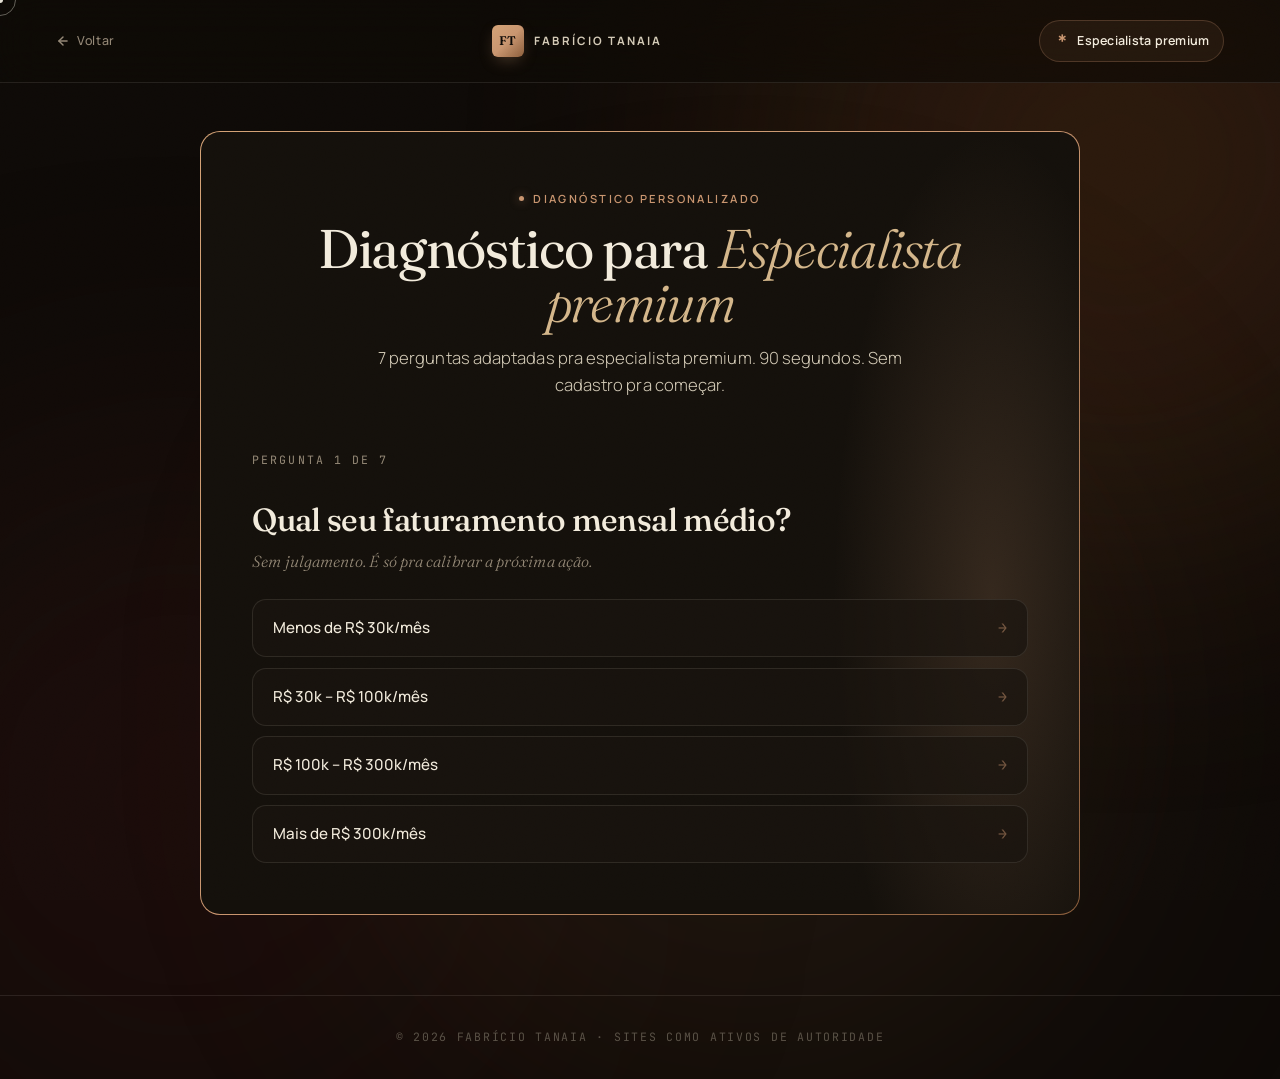
==== audit/index.html @ 9d08fcfa "feat(funnel): seletor de area na home + pagina /audit dedicada com quiz personalizado por nicho + em" ====
<!doctype html>
<html lang="pt-BR">
<head>
  <meta charset="UTF-8" />
  <meta name="viewport" content="width=device-width, initial-scale=1.0, viewport-fit=cover" />
  <title>Diagnóstico de Autoridade Visual · Fabrício Tanaia</title>
  <meta name="description" content="Diagnóstico personalizado de posicionamento premium em 90 segundos. Específico para sua área." />
  <meta name="theme-color" content="#0E0A07" />
  <meta name="robots" content="noindex" />

  <link rel="icon" type="image/png" sizes="32x32" href="../assets/favicon-32.png?v=3" />
  <link rel="apple-touch-icon" sizes="180x180" href="../assets/apple-touch-icon.png?v=3" />

  <link rel="preconnect" href="https://fonts.googleapis.com" />
  <link rel="preconnect" href="https://fonts.gstatic.com" crossorigin />
  <link href="https://fonts.googleapis.com/css2?family=Manrope:wght@300;400;500;600;700;800&family=Fraunces:ital,wght@0,300;0,400;0,500;0,600;0,700;1,300;1,400;1,500;1,600&family=JetBrains+Mono:wght@400;500&display=swap" rel="stylesheet" />

  <link rel="stylesheet" href="../styles.css" />
</head>
<body class="audit-page">
  <div class="grain" aria-hidden="true"></div>
  <div class="ambient ambient-a" aria-hidden="true"></div>
  <div class="ambient ambient-b" aria-hidden="true"></div>
  <div class="ambient ambient-c" aria-hidden="true"></div>

  <div class="cursor" id="cursor" aria-hidden="true">
    <span class="cursor__dot"></span>
    <span class="cursor__ring"></span>
  </div>

  <!-- TOP BAR mínimo -->
  <header class="audit-top">
    <a href="../" class="audit-back" data-cursor="grow">
      <svg width="14" height="14" viewBox="0 0 24 24" fill="none" stroke="currentColor" stroke-width="2.5" stroke-linecap="round" stroke-linejoin="round">
        <path d="M19 12H5"/><path d="m12 19-7-7 7-7"/>
      </svg>
      Voltar
    </a>
    <a href="../" class="brand audit-brand">
      <span class="brand__mark">FT</span>
      <span class="brand__name">FABRÍCIO TANAIA</span>
    </a>
    <span class="audit-area-tag" id="auditAreaTag">—</span>
  </header>

  <main class="audit-main">
    <section class="audit-section">
      <div class="quiz-wrap">
        <header class="quiz-head">
          <span class="kicker"><span class="kicker__dot"></span> Diagnóstico personalizado</span>
          <h1 class="display display--md" id="auditTitle">
            Diagnóstico de <em>Autoridade Visual</em>
          </h1>
          <p class="lead lead--center" id="auditSub">
            7 perguntas. Personalizado pra sua área. Sem cadastro pra começar.
          </p>
        </header>

        <div class="quiz" id="quiz">
          <div class="quiz__progress">
            <div class="quiz__progress-bar" id="quizProgressBar"></div>
            <span class="quiz__progress-label" id="quizProgressLabel">Pergunta 1 de 7</span>
          </div>

          <div class="quiz__steps" id="quizSteps"></div>

          <div class="quiz__result" id="quizResult" hidden>
            <div class="quiz__score">
              <span class="quiz__score-label">Seu Diagnóstico de Autoridade Visual</span>
              <div class="quiz__score-num" id="quizScoreNum">—</div>
              <div class="quiz__score-bar">
                <div class="quiz__score-fill" id="quizScoreFill"></div>
              </div>
              <span class="quiz__score-tier" id="quizScoreTier">—</span>
            </div>

            <div class="quiz__diagnosis" id="quizDiagnosis"></div>
            <div class="quiz__actions" id="quizActions"></div>

            <!-- Email capture -->
            <div class="quiz__email-capture" id="quizEmailCapture">
              <h4>Quer receber esse diagnóstico por e-mail?</h4>
              <p>Mando uma versão expandida com 5 ações extras + checklist visual. Sem newsletter automática.</p>
              <form class="quiz__email-form" id="quizEmailForm" novalidate>
                <input type="text" id="leadName" placeholder="Seu nome" autocomplete="name" required />
                <input type="email" id="leadEmail" placeholder="seu@email.com" autocomplete="email" required />
                <button type="submit" class="btn btn--primary">
                  Quero receber
                  <svg width="13" height="13" viewBox="0 0 24 24" fill="none" stroke="currentColor" stroke-width="2.5" stroke-linecap="round" stroke-linejoin="round">
                    <path d="M5 12h14"/><path d="m13 5 7 7-7 7"/>
                  </svg>
                </button>
              </form>
              <p class="quiz__email-status" id="quizEmailStatus" hidden></p>
            </div>

            <div class="quiz__cta">
              <p class="quiz__cta-text" id="quizCtaText">—</p>
              <a class="btn btn--primary btn--lg" id="quizCtaBtn" target="_blank" rel="noopener noreferrer">
                Conversar comigo no WhatsApp
                <svg width="14" height="14" viewBox="0 0 24 24" fill="none" stroke="currentColor" stroke-width="2.5" stroke-linecap="round" stroke-linejoin="round">
                  <path d="M5 12h14"/><path d="m13 5 7 7-7 7"/>
                </svg>
              </a>
              <button class="quiz__restart" id="quizRestart">↻ Refazer diagnóstico</button>
            </div>
          </div>
        </div>
      </div>
    </section>
  </main>

  <footer class="audit-footer">
    <p>© <span id="year">2026</span> Fabrício Tanaia · Sites como ativos de autoridade</p>
  </footer>

  <script src="./app.js"></script>
</body>
</html>
---- styles.css ----
/* =========================================================
   FABRÍCIO TANAIA · Site Premium
   Stack: HTML/CSS/JS vanilla, zero build
   Paleta: Dark Warm Editorial (preto-marrom + ivory + bronze)
   ========================================================= */

/* -------- Tokens -------- */
:root {
  /* Base */
  --bg:        #0E0A07;          /* preto com nuance marrom */
  --bg-soft:   #14100B;
  --bg-elev:   #1A140F;
  --bg-card:   rgba(26, 20, 15, 0.72);

  /* Text */
  --text:      #F2EBDC;          /* ivory */
  --text-soft: #D4CBB7;
  --text-muted:#948876;
  --text-faint:#5A5247;

  /* Lines */
  --line:      rgba(242, 235, 220, 0.10);
  --line-strong:rgba(242, 235, 220, 0.20);

  /* Accents */
  --bronze:        #C9956F;      /* champagne bronze */
  --bronze-deep:   #8B5E3C;
  --burgundy:      #6B2D2D;
  --copper:        #B86F3D;
  --gold-soft:     #D4B68A;

  /* Aurora gradient */
  --grad-aurora: radial-gradient(60% 50% at 30% 20%, rgba(201, 149, 111, 0.18), transparent 60%),
                 radial-gradient(60% 50% at 70% 70%, rgba(107, 45, 45, 0.15), transparent 65%);

  --grad-bronze: linear-gradient(135deg, #D4A276 0%, #C9956F 50%, #8B5E3C 100%);
  --grad-warm:   linear-gradient(135deg, #B86F3D, #6B2D2D);

  /* Type */
  --ff-display: "Fraunces", "Playfair Display", Georgia, serif;
  --ff-body:    "Manrope", -apple-system, BlinkMacSystemFont, "Segoe UI", system-ui, sans-serif;
  --ff-mono:    "JetBrains Mono", ui-monospace, monospace;

  /* Motion */
  --ease:       cubic-bezier(0.19, 1, 0.22, 1);
  --ease-in-out:cubic-bezier(0.65, 0, 0.35, 1);

  /* Layout */
  --maxw:    1240px;
  --pad-x:   clamp(1.25rem, 5vw, 3.5rem);

  --radius:  14px;
  --radius-lg: 20px;
}

/* -------- Reset -------- */
*, *::before, *::after { box-sizing: border-box; margin: 0; padding: 0; }
html { scroll-behavior: smooth; -webkit-font-smoothing: antialiased; -moz-osx-font-smoothing: grayscale; text-rendering: optimizeLegibility; }
body {
  font-family: var(--ff-body);
  font-weight: 400;
  font-size: 16px;
  line-height: 1.6;
  letter-spacing: 0.005em;
  color: var(--text);
  background: var(--bg);
  overflow-x: hidden;
  position: relative;
}
img, video { max-width: 100%; display: block; }
a { color: inherit; text-decoration: none; }
button { font: inherit; background: none; border: 0; color: inherit; cursor: pointer; }
ul, ol { list-style: none; }

::selection { background: var(--bronze); color: var(--bg); }

/* -------- Grain overlay (filme) -------- */
.grain {
  position: fixed;
  inset: 0;
  pointer-events: none;
  z-index: 9999;
  opacity: 0.045;
  mix-blend-mode: overlay;
  background-image: url("data:image/svg+xml;utf8,<svg xmlns='http://www.w3.org/2000/svg' width='160' height='160'><filter id='n'><feTurbulence type='fractalNoise' baseFrequency='0.9' numOctaves='2' stitchTiles='stitch'/></filter><rect width='100%25' height='100%25' filter='url(%23n)' opacity='0.8'/></svg>");
}

/* -------- Aurora ambient lights -------- */
.ambient {
  position: fixed;
  width: 720px;
  height: 720px;
  border-radius: 50%;
  filter: blur(140px) saturate(120%);
  pointer-events: none;
  z-index: -1;
  opacity: 0.55;
}
.ambient-a { background: rgba(184, 111, 61, 0.32);  top: -200px; right: -200px; animation: drift 22s ease-in-out infinite alternate; }
.ambient-b { background: rgba(107, 45, 45, 0.26);   bottom: -260px; left: -180px; animation: drift 28s ease-in-out infinite alternate-reverse; }
.ambient-c { background: rgba(201, 149, 111, 0.18); top: 40%; left: 30%; animation: drift 35s ease-in-out infinite alternate; }

@keyframes drift {
  from { transform: translate(0,0) scale(1); }
  to   { transform: translate(60px, -40px) scale(1.08); }
}

/* -------- Custom cursor -------- */
.cursor { position: fixed; top: 0; left: 0; pointer-events: none; z-index: 10000; mix-blend-mode: difference; }
.cursor__dot, .cursor__ring {
  position: fixed; top: 0; left: 0;
  border-radius: 50%;
  transform: translate(-50%, -50%);
  pointer-events: none;
  transition: transform 80ms linear, width 200ms var(--ease), height 200ms var(--ease), opacity 200ms var(--ease);
}
.cursor__dot { width: 6px; height: 6px; background: var(--text); }
.cursor__ring { width: 32px; height: 32px; border: 1px solid rgba(242,235,220,0.4); transition-duration: 280ms; }
.cursor.is-grow .cursor__ring { width: 56px; height: 56px; border-color: var(--bronze); }
.cursor.is-play .cursor__dot { opacity: 0; }
.cursor.is-play .cursor__ring { width: 76px; height: 76px; border-color: var(--bronze); background: rgba(201,149,111,0.08); }

@media (hover: none) {
  .cursor { display: none; }
}

/* -------- Scroll progress -------- */
.scroll-progress {
  position: fixed;
  top: 0; left: 0;
  height: 2px;
  width: 0%;
  background: var(--grad-bronze);
  z-index: 9000;
  transition: width 50ms linear;
}

/* -------- Top bar -------- */
.topbar {
  position: fixed;
  top: 1rem; left: 0; right: 0;
  z-index: 100;
  padding: 0 var(--pad-x);
  transition: top 400ms var(--ease);
}
.topbar__inner {
  max-width: var(--maxw);
  margin: 0 auto;
  display: flex;
  align-items: center;
  justify-content: space-between;
  gap: 1.5rem;
  padding: 0.75rem 1.1rem;
  background: color-mix(in srgb, var(--bg) 70%, transparent);
  backdrop-filter: blur(20px) saturate(140%);
  border: 1px solid var(--line);
  border-radius: 999px;
}
.brand { display: inline-flex; align-items: center; gap: 0.65rem; }
.brand__mark {
  display: inline-grid;
  place-items: center;
  width: 2rem; height: 2rem;
  font-family: var(--ff-display);
  font-weight: 600;
  font-size: 0.78rem;
  letter-spacing: 0.05em;
  color: var(--bg);
  background: var(--grad-bronze);
  border-radius: 6px;
  box-shadow: 0 6px 16px -4px rgba(201, 149, 111, 0.35);
}
.brand__name {
  font-size: 0.72rem;
  font-weight: 700;
  letter-spacing: 0.18em;
  color: var(--text-soft);
}

.topbar__nav { display: flex; gap: 1.5rem; }
.topbar__nav a {
  font-size: 0.78rem;
  font-weight: 500;
  letter-spacing: 0.04em;
  color: var(--text-soft);
  position: relative;
  transition: color 250ms var(--ease);
}
.topbar__nav a:hover { color: var(--text); }
.topbar__nav a::after {
  content: "";
  position: absolute;
  left: 0; bottom: -4px;
  width: 0; height: 1px;
  background: var(--bronze);
  transition: width 350ms var(--ease);
}
.topbar__nav a:hover::after { width: 100%; }

/* -------- Buttons -------- */
.btn {
  display: inline-flex;
  align-items: center;
  gap: 0.55rem;
  padding: 0.78rem 1.35rem;
  font-size: 0.78rem;
  font-weight: 600;
  letter-spacing: 0.12em;
  text-transform: uppercase;
  border-radius: 999px;
  transition: all 350ms var(--ease);
  white-space: nowrap;
  cursor: pointer;
}
.btn--primary {
  color: var(--bg);
  background: var(--grad-bronze);
  box-shadow: 0 14px 40px -12px rgba(201, 149, 111, 0.55), inset 0 1px 0 rgba(255,255,255,0.18);
}
.btn--primary:hover {
  transform: translateY(-2px);
  box-shadow: 0 18px 48px -10px rgba(201, 149, 111, 0.7), inset 0 1px 0 rgba(255,255,255,0.22);
}
.btn--ghost {
  color: var(--text);
  border: 1px solid var(--line-strong);
  background: rgba(242, 235, 220, 0.04);
}
.btn--ghost:hover {
  border-color: var(--bronze);
  background: rgba(201, 149, 111, 0.08);
  color: var(--text);
}
.btn--lg { padding: 1.1rem 2rem; font-size: 0.85rem; }
.btn--sm { padding: 0.55rem 1rem; font-size: 0.72rem; }

/* -------- Typography -------- */
.kicker {
  display: inline-flex;
  align-items: center;
  gap: 0.55rem;
  font-size: 0.7rem;
  font-weight: 600;
  letter-spacing: 0.22em;
  text-transform: uppercase;
  color: var(--bronze);
  font-family: var(--ff-body);
}
.kicker__dot {
  display: inline-block;
  width: 5px; height: 5px;
  border-radius: 50%;
  background: var(--bronze);
  box-shadow: 0 0 10px rgba(201, 149, 111, 0.6);
}

.display {
  font-family: var(--ff-display);
  font-weight: 400;
  font-size: clamp(2.5rem, 7vw, 5.6rem);
  line-height: 0.98;
  letter-spacing: -0.025em;
  color: var(--text);
}
.display--md { font-size: clamp(2rem, 4.5vw, 3.4rem); }
.display--lg { font-size: clamp(2.4rem, 5.8vw, 4.6rem); }
.display em, .display__italic {
  font-style: italic;
  font-weight: 300;
  color: var(--gold-soft);
}
.display__highlight {
  font-style: italic;
  font-weight: 400;
  background: var(--grad-bronze);
  -webkit-background-clip: text;
  background-clip: text;
  color: transparent;
}
.display .line { display: block; }

.lead {
  font-size: clamp(1rem, 1.3vw, 1.15rem);
  line-height: 1.6;
  color: var(--text-soft);
  max-width: 56ch;
  font-weight: 300;
}
.lead--center { margin-left: auto; margin-right: auto; text-align: center; }
.lead strong { color: var(--text); font-weight: 600; }

/* -------- Hero -------- */
.hero {
  min-height: 100vh;
  max-width: var(--maxw);
  margin: 0 auto;
  padding: 8rem var(--pad-x) 3rem;
  display: grid;
  grid-template-columns: 1.15fr 0.85fr;
  gap: clamp(2rem, 5vw, 5rem);
  align-items: center;
  position: relative;
}
.hero__copy { display: flex; flex-direction: column; gap: 1.4rem; }
.hero__actions { display: flex; gap: 0.85rem; flex-wrap: wrap; margin-top: 0.5rem; }
.hero__stats {
  display: grid;
  grid-template-columns: repeat(3, 1fr);
  gap: 1.5rem;
  margin-top: 2rem;
  padding-top: 2rem;
  border-top: 1px solid var(--line);
}
.stat__num {
  display: block;
  font-family: var(--ff-display);
  font-size: clamp(2rem, 3.5vw, 2.6rem);
  font-weight: 500;
  letter-spacing: -0.02em;
  background: var(--grad-bronze);
  -webkit-background-clip: text;
  background-clip: text;
  color: transparent;
  margin-bottom: 0.4rem;
  line-height: 1;
}
.stat__label {
  display: block;
  font-size: 0.72rem;
  letter-spacing: 0.12em;
  text-transform: uppercase;
  color: var(--text-muted);
  line-height: 1.5;
}

/* Portrait */
.hero__portrait { display: grid; place-items: center; }
.portrait {
  position: relative;
  width: clamp(280px, 36vw, 400px);
}
.portrait__ring {
  position: absolute;
  inset: -16px;
  border-radius: 50%;
  background: conic-gradient(from 220deg, var(--bronze), var(--burgundy), var(--copper), var(--bronze));
  filter: blur(10px);
  opacity: 0.65;
  z-index: 0;
  animation: ringSpin 18s linear infinite;
}
@keyframes ringSpin { to { transform: rotate(360deg); } }
.portrait img {
  position: relative;
  width: 100%;
  aspect-ratio: 1;
  object-fit: cover;
  object-position: center 22%;
  border-radius: 50%;
  border: 2px solid rgba(242, 235, 220, 0.18);
  box-shadow: 0 28px 60px rgba(0,0,0,0.6), inset 0 0 0 8px rgba(242,235,220,0.04);
  z-index: 1;
}
.portrait__caption {
  margin-top: 1.5rem;
  text-align: center;
  display: flex;
  flex-direction: column;
  gap: 0.35rem;
  position: relative;
  z-index: 1;
}
.portrait__role {
  font-size: 0.72rem;
  letter-spacing: 0.18em;
  text-transform: uppercase;
  color: var(--bronze);
  font-weight: 600;
}
.portrait__city {
  font-size: 0.85rem;
  color: var(--text-muted);
  font-style: italic;
  font-family: var(--ff-display);
}

.hero__scroll {
  position: absolute;
  bottom: 1.5rem; left: 50%;
  transform: translateX(-50%);
  display: flex;
  flex-direction: column;
  align-items: center;
  gap: 0.5rem;
  font-size: 0.62rem;
  letter-spacing: 0.3em;
  text-transform: uppercase;
  color: var(--text-muted);
}
.hero__scroll-line {
  width: 1px; height: 36px;
  background: linear-gradient(to bottom, var(--text-muted), transparent);
  position: relative;
  overflow: hidden;
}
.hero__scroll-line::after {
  content: "";
  position: absolute; top: -50%; left: 0;
  width: 100%; height: 50%;
  background: var(--bronze);
  animation: scrollDot 2.4s var(--ease-in-out) infinite;
}
@keyframes scrollDot { 0% { top: -50%; } 100% { top: 100%; } }

/* -------- Marquee -------- */
.marquee {
  margin-top: 2rem;
  padding: 1.2rem 0;
  border-top: 1px solid var(--line);
  border-bottom: 1px solid var(--line);
  background: linear-gradient(180deg, transparent, rgba(201, 149, 111, 0.04), transparent);
  overflow: hidden;
  position: relative;
}
.marquee__track {
  display: flex;
  gap: 2rem;
  white-space: nowrap;
  animation: marquee 36s linear infinite;
  font-family: var(--ff-display);
  font-style: italic;
  font-weight: 300;
  font-size: clamp(1.4rem, 2.4vw, 2rem);
  color: var(--text-soft);
}
.marquee__track span {
  flex-shrink: 0;
}
.marquee__track > span:nth-child(even) { color: var(--bronze); }
@keyframes marquee {
  from { transform: translateX(0); }
  to   { transform: translateX(-50%); }
}

/* -------- Block (generic section) -------- */
.block {
  max-width: var(--maxw);
  margin: 0 auto;
  padding: clamp(5rem, 10vw, 8rem) var(--pad-x);
}
.block__head {
  margin-bottom: clamp(2.5rem, 5vw, 4rem);
  text-align: center;
  display: flex;
  flex-direction: column;
  align-items: center;
  gap: 1rem;
}
.block__head .display {
  max-width: 22ch;
  margin: 0 auto;
}

/* -------- Problems (manifesto) -------- */
.problems {
  display: grid;
  grid-template-columns: repeat(3, 1fr);
  gap: 1.25rem;
}
.problem {
  padding: 2rem 1.75rem;
  background: var(--bg-card);
  border: 1px solid var(--line);
  border-radius: var(--radius);
  position: relative;
  overflow: hidden;
  transition: all 400ms var(--ease);
}
.problem:hover {
  border-color: var(--line-strong);
  transform: translateY(-3px);
  box-shadow: 0 20px 40px -16px rgba(0,0,0,0.5);
}
.problem::before {
  content: "";
  position: absolute;
  top: 0; left: 0;
  width: 60%; height: 1px;
  background: linear-gradient(90deg, var(--bronze), transparent);
}
.problem__num {
  font-family: var(--ff-mono);
  font-size: 0.7rem;
  letter-spacing: 0.2em;
  color: var(--bronze);
  margin-bottom: 1rem;
  display: block;
}
.problem h3 {
  font-family: var(--ff-display);
  font-size: 1.4rem;
  font-weight: 500;
  letter-spacing: -0.01em;
  margin-bottom: 0.6rem;
  color: var(--text);
}
.problem p { color: var(--text-soft); font-size: 0.95rem; line-height: 1.6; }
.problem em { color: var(--gold-soft); font-style: italic; }

/* -------- Anchor (frase central) -------- */
.anchor {
  max-width: var(--maxw);
  margin: 0 auto;
  padding: clamp(5rem, 10vw, 8rem) var(--pad-x);
  text-align: center;
}
.anchor__pre {
  font-family: var(--ff-body);
  font-size: 0.72rem;
  letter-spacing: 0.22em;
  text-transform: uppercase;
  color: var(--bronze);
  font-weight: 600;
  margin-bottom: 1.5rem;
}
.anchor__phrase {
  font-family: var(--ff-display);
  font-weight: 300;
  font-size: clamp(2.2rem, 6vw, 5rem);
  line-height: 1;
  letter-spacing: -0.03em;
  color: var(--text);
  margin-bottom: 2rem;
}
.anchor__line { display: block; }
.anchor__line em { font-style: italic; color: var(--gold-soft); font-weight: 300; }
.anchor__line strong {
  font-weight: 500;
  background: var(--grad-bronze);
  -webkit-background-clip: text;
  background-clip: text;
  color: transparent;
}
.anchor__line:nth-child(2),
.anchor__line:nth-child(4) {
  padding-left: clamp(2rem, 8vw, 6rem);
}
.anchor__sub {
  font-family: var(--ff-display);
  font-style: italic;
  font-weight: 300;
  font-size: clamp(1rem, 1.6vw, 1.3rem);
  color: var(--text-soft);
  max-width: 52ch;
  margin: 0 auto;
  line-height: 1.5;
}
.anchor__sub strong { font-weight: 500; color: var(--text); font-style: normal; }

/* -------- Steps (processo) -------- */
.steps {
  display: flex;
  flex-direction: column;
  max-width: 880px;
  margin: 0 auto;
}
.step {
  display: grid;
  grid-template-columns: auto 1fr;
  gap: 2rem;
  padding: 2rem 0;
  border-bottom: 1px solid var(--line);
  position: relative;
  transition: padding-left 400ms var(--ease);
}
.step:hover { padding-left: 1rem; }
.step:hover .step__num { color: var(--bronze); }
.step__num {
  font-family: var(--ff-mono);
  font-size: 0.85rem;
  font-weight: 500;
  letter-spacing: 0.1em;
  color: var(--text-faint);
  padding-top: 0.45rem;
  min-width: 2.5rem;
  transition: color 350ms var(--ease);
}
.step h3 {
  font-family: var(--ff-display);
  font-size: clamp(1.35rem, 2.4vw, 1.75rem);
  font-weight: 500;
  letter-spacing: -0.01em;
  margin-bottom: 0.55rem;
  color: var(--text);
}
.step p { color: var(--text-soft); max-width: 60ch; line-height: 1.6; }
.step strong { color: var(--text); font-weight: 600; }

/* -------- Cases (trabalhos) -------- */
.cases {
  display: flex;
  flex-direction: column;
  gap: 4rem;
}
.case {
  display: grid;
  grid-template-columns: 1.05fr 0.95fr;
  gap: clamp(2rem, 5vw, 4rem);
  align-items: center;
}
.case--reverse { grid-template-columns: 0.95fr 1.05fr; }
.case--reverse .case__media { order: 2; }
.case--reverse .case__body { order: 1; }

.case__media {
  position: relative;
  border-radius: var(--radius-lg);
  overflow: hidden;
  background: var(--bg-elev);
  border: 1px solid var(--line);
  aspect-ratio: 16 / 10;
  cursor: pointer;
  transition: transform 500ms var(--ease), border-color 500ms var(--ease);
}
.case__media:hover {
  transform: translateY(-4px);
  border-color: var(--bronze);
}
.case__media video {
  width: 100%;
  height: 100%;
  object-fit: cover;
  filter: brightness(0.95);
  transition: filter 500ms var(--ease);
}
.case__media:hover video { filter: brightness(1.05); }
.case__badge {
  position: absolute;
  top: 1rem; left: 1rem;
  padding: 0.4rem 0.85rem;
  font-size: 0.65rem;
  font-weight: 700;
  letter-spacing: 0.18em;
  text-transform: uppercase;
  background: rgba(14, 10, 7, 0.78);
  backdrop-filter: blur(10px);
  border: 1px solid var(--line);
  border-radius: 999px;
  color: var(--text);
}
.case__index {
  font-family: var(--ff-mono);
  font-size: 0.72rem;
  letter-spacing: 0.18em;
  text-transform: uppercase;
  color: var(--bronze);
  margin-bottom: 0.85rem;
  display: inline-block;
}
.case__body h3 {
  font-family: var(--ff-display);
  font-size: clamp(2rem, 3.4vw, 2.75rem);
  font-weight: 400;
  letter-spacing: -0.02em;
  margin-bottom: 1rem;
}
.case__pitch {
  font-family: var(--ff-display);
  font-style: italic;
  font-weight: 300;
  font-size: 1.15rem;
  color: var(--gold-soft);
  margin-bottom: 1.25rem;
  line-height: 1.5;
  max-width: 50ch;
}
.case__points li {
  position: relative;
  padding-left: 1.25rem;
  color: var(--text-soft);
  margin-bottom: 0.5rem;
  font-size: 0.95rem;
  line-height: 1.55;
}
.case__points li::before {
  content: "→";
  position: absolute;
  left: 0;
  color: var(--bronze);
  font-weight: 700;
}

/* -------- Audience (para quem é) -------- */
.audience {
  display: grid;
  grid-template-columns: 1fr 1fr;
  gap: 1.5rem;
  max-width: 1080px;
  margin: 0 auto;
}
.audience__col {
  padding: 2.25rem;
  border-radius: var(--radius);
  background: var(--bg-card);
  border: 1px solid var(--line);
  position: relative;
}
.audience__col--yes {
  border-left: 3px solid var(--bronze);
}
.audience__col--no {
  border-left: 3px solid var(--burgundy);
  background: rgba(107, 45, 45, 0.06);
}
.audience__col h3 {
  font-family: var(--ff-display);
  font-size: 1.4rem;
  font-weight: 500;
  margin-bottom: 1.25rem;
  letter-spacing: -0.01em;
}
.audience__col--yes h3 { color: var(--bronze); }
.audience__col--no h3 { color: #C97171; }
.audience__col li {
  position: relative;
  padding-left: 1.5rem;
  margin-bottom: 0.75rem;
  color: var(--text-soft);
  font-size: 0.95rem;
  line-height: 1.55;
}
.audience__col--yes li::before {
  content: "✓";
  position: absolute; left: 0;
  color: var(--bronze);
  font-weight: 700;
}
.audience__col--no li::before {
  content: "✕";
  position: absolute; left: 0;
  color: #C97171;
  font-weight: 700;
}
.audience__col em { color: var(--gold-soft); font-style: italic; }

/* -------- CTA Final -------- */
.cta-final {
  max-width: var(--maxw);
  margin: clamp(3rem, 6vw, 5rem) auto;
  padding: clamp(4rem, 8vw, 6rem) var(--pad-x);
  position: relative;
}
.cta-final__inner {
  position: relative;
  z-index: 1;
  text-align: center;
  padding: clamp(3rem, 6vw, 5rem) clamp(2rem, 5vw, 4rem);
  background:
    linear-gradient(var(--bg-soft), var(--bg-soft)) padding-box,
    var(--grad-bronze) border-box;
  border: 1px solid transparent;
  border-radius: var(--radius-lg);
  overflow: hidden;
}
.cta-final__inner::before {
  content: "";
  position: absolute;
  inset: 0;
  background: var(--grad-aurora);
  opacity: 0.6;
  pointer-events: none;
}
.cta-final .kicker { margin-bottom: 1rem; }
.cta-final .display { margin-bottom: 1.5rem; max-width: 24ch; margin-left: auto; margin-right: auto; }
.cta-final .lead { margin-bottom: 2rem; }

/* -------- Footer -------- */
.footer {
  border-top: 1px solid var(--line);
  background: var(--bg-soft);
  padding: 4rem var(--pad-x) 2rem;
}
.footer__inner {
  max-width: var(--maxw);
  margin: 0 auto;
  display: grid;
  grid-template-columns: 1.5fr 1fr 1fr;
  gap: 3rem;
  padding-bottom: 3rem;
  border-bottom: 1px solid var(--line);
}
.footer__brand { display: flex; align-items: center; gap: 1rem; }
.footer__name {
  font-family: var(--ff-display);
  font-size: 1.15rem;
  font-weight: 500;
}
.footer__tag { font-size: 0.78rem; color: var(--text-muted); margin-top: 0.2rem; }
.footer__nav { display: flex; flex-direction: column; gap: 0.6rem; }
.footer__nav a {
  font-size: 0.85rem;
  color: var(--text-soft);
  transition: color 250ms var(--ease);
}
.footer__nav a:hover { color: var(--bronze); }
.footer__contact p {
  font-family: var(--ff-display);
  font-style: italic;
  font-size: 1.05rem;
  color: var(--text);
  margin-bottom: 0.85rem;
}
.footer__bottom {
  max-width: var(--maxw);
  margin: 1.5rem auto 0;
  text-align: center;
}
.footer__bottom p {
  font-size: 0.72rem;
  letter-spacing: 0.15em;
  text-transform: uppercase;
  color: var(--text-faint);
  font-family: var(--ff-mono);
}

/* -------- Reveal animations -------- */
.reveal {
  opacity: 0;
  transform: translateY(28px);
  transition:
    opacity 900ms var(--ease),
    transform 900ms var(--ease);
  will-change: opacity, transform;
}
.reveal.is-visible {
  opacity: 1;
  transform: translateY(0);
}

/* -------- Responsive -------- */
@media (max-width: 980px) {
  .topbar__nav { display: none; }
  .hero { grid-template-columns: 1fr; min-height: auto; padding-top: 7rem; gap: 2.5rem; }
  .hero__portrait { order: -1; }
  .hero__stats { grid-template-columns: 1fr; gap: 1rem; }
  .problems { grid-template-columns: 1fr; }
  .case, .case--reverse { grid-template-columns: 1fr; gap: 1.5rem; }
  .case--reverse .case__media { order: 0; }
  .case--reverse .case__body { order: 0; }
  .audience { grid-template-columns: 1fr; }
  .footer__inner { grid-template-columns: 1fr; gap: 2rem; }
}

@media (max-width: 560px) {
  .topbar__inner { padding: 0.55rem 0.75rem; }
  .brand__name { display: none; }
  .anchor__line:nth-child(2),
  .anchor__line:nth-child(4) { padding-left: 0; }
}

@media (prefers-reduced-motion: reduce) {
  *, *::before, *::after {
    animation-duration: 0.01ms !important;
    transition-duration: 0.01ms !important;
  }
  .ambient { animation: none; }
  .reveal { opacity: 1; transform: none; }
}



/* =========================================================
   HERO TAGLINE (Kennedy specific promise)
========================================================= */
.hero__tagline {
  display: flex;
  align-items: flex-start;
  gap: 0.75rem;
  padding: 1rem 1.25rem;
  background: rgba(201, 149, 111, 0.08);
  border: 1px solid rgba(201, 149, 111, 0.22);
  border-radius: 12px;
  font-size: 0.95rem;
  line-height: 1.5;
  color: var(--text-soft);
  max-width: 56ch;
}
.hero__tagline-mark {
  font-family: var(--ff-mono);
  font-weight: 700;
  color: var(--bronze);
  flex-shrink: 0;
}
.hero__tagline strong { color: var(--text); font-weight: 600; }
.hero__tagline em { color: var(--gold-soft); font-style: italic; }

/* =========================================================
   STORY (5-element storytelling)
========================================================= */
.story {
  max-width: var(--maxw);
  margin: 0 auto;
  padding: clamp(5rem, 10vw, 8rem) var(--pad-x);
}
.story__grid {
  display: grid;
  grid-template-columns: repeat(2, 1fr);
  gap: 1.25rem;
}
.story__panel {
  padding: 2rem 1.85rem;
  background: var(--bg-card);
  border: 1px solid var(--line);
  border-radius: var(--radius);
  position: relative;
  transition: all 400ms var(--ease);
}
.story__panel:hover {
  border-color: var(--line-strong);
  transform: translateY(-3px);
}
.story__panel::before {
  content: "";
  position: absolute;
  top: 0; left: 0;
  width: 50%; height: 1px;
  background: linear-gradient(90deg, var(--bronze), transparent);
}
.story__step {
  display: inline-block;
  font-family: var(--ff-mono);
  font-size: 0.7rem;
  letter-spacing: 0.18em;
  color: var(--bronze);
  margin-bottom: 1rem;
  text-transform: uppercase;
}
.story__panel p {
  color: var(--text-soft);
  font-size: 1rem;
  line-height: 1.6;
}
.story__panel em { color: var(--gold-soft); font-style: italic; }
.story__panel strong { color: var(--text); font-weight: 600; }

/* The "change" panel (5th element) gets emphasis */
.story__panel--change {
  grid-column: 1 / -1;
  background:
    linear-gradient(var(--bg-soft), var(--bg-soft)) padding-box,
    var(--grad-bronze) border-box;
  border: 1.5px solid transparent;
  position: relative;
  overflow: hidden;
}
.story__panel--change::after {
  content: "";
  position: absolute;
  top: -40%; right: -20%;
  width: 50%; height: 200%;
  background: radial-gradient(50% 50% at 50% 50%, rgba(201, 149, 111, 0.18), transparent 60%);
  pointer-events: none;
}
.story__panel--change .story__step { color: var(--gold-soft); }
.story__panel--change p { font-size: 1.1rem; position: relative; z-index: 1; }

/* =========================================================
   NICHES (specific list of who I serve)
========================================================= */
.niches {
  text-align: center;
  margin-bottom: 3rem;
  padding: 2rem 1.5rem;
  background: var(--bg-card);
  border: 1px solid var(--line);
  border-radius: var(--radius);
}
.niches__label {
  font-size: 0.72rem;
  letter-spacing: 0.18em;
  text-transform: uppercase;
  color: var(--bronze);
  margin-bottom: 1.25rem;
  font-weight: 600;
}
.niches__pills {
  display: flex;
  flex-wrap: wrap;
  justify-content: center;
  gap: 0.6rem;
  margin-bottom: 1.5rem;
}
.niches__pills span {
  padding: 0.5rem 1rem;
  font-size: 0.82rem;
  border-radius: 999px;
  background: rgba(201, 149, 111, 0.08);
  border: 1px solid rgba(201, 149, 111, 0.25);
  color: var(--text);
  font-weight: 500;
}
.niches__sub {
  font-size: 0.92rem;
  color: var(--text-muted);
  font-style: italic;
  font-family: var(--ff-display);
}
.niches__sub strong { color: var(--gold-soft); font-style: normal; font-weight: 500; }

/* =========================================================
   OFFER (Hormozi Grand Slam)
========================================================= */
.offer {
  display: grid;
  grid-template-columns: 1.1fr 0.9fr;
  gap: 1.5rem;
  margin-bottom: 1.5rem;
}
.offer__core,
.offer__bonuses,
.offer__guarantee {
  padding: 2.25rem;
  background: var(--bg-card);
  border: 1px solid var(--line);
  border-radius: var(--radius);
  position: relative;
  overflow: hidden;
}
.offer__core { grid-row: span 2; }
.offer__bonuses { grid-column: 2; }
.offer__guarantee { grid-column: 2; }

.offer__label {
  display: inline-block;
  font-family: var(--ff-mono);
  font-size: 0.7rem;
  letter-spacing: 0.18em;
  color: var(--bronze);
  margin-bottom: 1rem;
  text-transform: uppercase;
  font-weight: 600;
}
.offer__core h3,
.offer__bonuses h3,
.offer__guarantee h3 {
  font-family: var(--ff-display);
  font-size: clamp(1.5rem, 2.6vw, 1.9rem);
  font-weight: 500;
  letter-spacing: -0.015em;
  margin-bottom: 1.5rem;
  line-height: 1.2;
}
.offer__points li {
  position: relative;
  padding-left: 1.4rem;
  margin-bottom: 0.65rem;
  color: var(--text-soft);
  line-height: 1.55;
}
.offer__points li::before {
  content: "→";
  position: absolute;
  left: 0;
  color: var(--bronze);
  font-weight: 700;
}

.offer__time {
  margin-top: 2rem;
  padding-top: 1.5rem;
  border-top: 1px solid var(--line);
  display: flex;
  align-items: baseline;
  gap: 1rem;
}
.offer__time-num {
  font-family: var(--ff-display);
  font-size: clamp(3rem, 5vw, 4rem);
  font-weight: 400;
  background: var(--grad-bronze);
  -webkit-background-clip: text;
  background-clip: text;
  color: transparent;
  line-height: 1;
}
.offer__time-label {
  font-size: 0.85rem;
  letter-spacing: 0.05em;
  color: var(--text-muted);
  line-height: 1.4;
}

.offer__bonus {
  display: grid;
  grid-template-columns: auto 1fr;
  gap: 1rem;
  padding: 1.25rem 0;
  border-bottom: 1px solid var(--line);
}
.offer__bonus:last-child { border-bottom: 0; padding-bottom: 0; }
.offer__bonus-num {
  font-family: var(--ff-mono);
  font-size: 0.78rem;
  font-weight: 700;
  letter-spacing: 0.1em;
  background: var(--grad-bronze);
  color: var(--bg);
  padding: 0.4rem 0.65rem;
  border-radius: 6px;
  height: fit-content;
}
.offer__bonus h4 {
  font-family: var(--ff-display);
  font-size: 1.15rem;
  font-weight: 500;
  margin-bottom: 0.35rem;
  letter-spacing: -0.01em;
}
.offer__bonus p {
  color: var(--text-soft);
  font-size: 0.92rem;
  line-height: 1.5;
  margin-bottom: 0.4rem;
}
.offer__bonus em { color: var(--gold-soft); font-style: italic; }
.offer__bonus-value {
  font-family: var(--ff-mono);
  font-size: 0.76rem;
  letter-spacing: 0.1em;
  color: var(--bronze);
  font-weight: 600;
  text-transform: uppercase;
}

.offer__guarantee {
  background:
    linear-gradient(var(--bg-soft), var(--bg-soft)) padding-box,
    var(--grad-bronze) border-box;
  border: 1.5px solid transparent;
}
.offer__guarantee-text {
  color: var(--text);
  font-size: 1.05rem;
  line-height: 1.6;
  margin-bottom: 1rem;
}
.offer__guarantee-text strong { color: var(--gold-soft); font-weight: 600; }
.offer__effort {
  padding-top: 1rem;
  border-top: 1px solid var(--line);
  font-size: 0.92rem;
  color: var(--text-muted);
}
.offer__effort strong { color: var(--text); }

/* =========================================================
   TESTIMONIALS
========================================================= */
.testimonials {
  display: grid;
  grid-template-columns: repeat(3, 1fr);
  gap: 1.25rem;
}
.testimonial {
  padding: 2rem 1.85rem;
  background: var(--bg-card);
  border: 1px solid var(--line);
  border-radius: var(--radius);
  position: relative;
}
.testimonial::before {
  content: "“";
  position: absolute;
  top: -0.5rem;
  left: 1.5rem;
  font-family: var(--ff-display);
  font-style: italic;
  font-size: 4rem;
  line-height: 1;
  color: var(--bronze);
  opacity: 0.4;
}
.testimonial__quote {
  font-family: var(--ff-display);
  font-style: italic;
  font-weight: 400;
  font-size: 1.05rem;
  line-height: 1.6;
  color: var(--text);
  margin-bottom: 1.25rem;
  position: relative;
  z-index: 1;
}
.testimonial__author {
  display: flex;
  flex-direction: column;
  gap: 0.2rem;
  padding-top: 1rem;
  border-top: 1px solid var(--line);
}
.testimonial__author strong {
  font-size: 0.85rem;
  color: var(--text);
  font-weight: 600;
}
.testimonial__author span {
  font-family: var(--ff-mono);
  font-size: 0.7rem;
  color: var(--text-faint);
  letter-spacing: 0.1em;
  text-transform: uppercase;
}

/* =========================================================
   LEAD MAGNET (form)
========================================================= */
.lead-magnet {
  display: grid;
  grid-template-columns: 1.1fr 0.9fr;
  gap: clamp(2rem, 4vw, 4rem);
  align-items: start;
  max-width: var(--maxw);
  margin: 0 auto;
  padding: clamp(3rem, 6vw, 5rem);
  background:
    linear-gradient(var(--bg-soft), var(--bg-soft)) padding-box,
    var(--grad-bronze) border-box;
  border: 1.5px solid transparent;
  border-radius: var(--radius-lg);
  position: relative;
  overflow: hidden;
}
.lead-magnet::before {
  content: "";
  position: absolute;
  top: -40%; right: -20%;
  width: 60%; height: 200%;
  background: radial-gradient(50% 50% at 50% 50%, rgba(201, 149, 111, 0.18), transparent 60%);
  pointer-events: none;
}
.lead-magnet__copy { position: relative; z-index: 1; }
.lead-magnet__benefits {
  margin-top: 1.5rem;
}
.lead-magnet__benefits li {
  position: relative;
  padding-left: 1.6rem;
  margin-bottom: 0.65rem;
  color: var(--text-soft);
  line-height: 1.5;
}
.lead-magnet__benefits li::before {
  content: "✓";
  position: absolute;
  left: 0;
  color: var(--bronze);
  font-weight: 700;
}

.lead-form {
  position: relative;
  z-index: 1;
  padding: 2rem;
  background: var(--bg-elev);
  border: 1px solid var(--line-strong);
  border-radius: var(--radius);
  display: flex;
  flex-direction: column;
  gap: 0.9rem;
}
.lead-form__title {
  font-family: var(--ff-display);
  font-size: 1.2rem;
  font-weight: 500;
  margin-bottom: 0.5rem;
  color: var(--text);
}
.lead-form .field {
  display: flex;
  flex-direction: column;
  gap: 0.4rem;
}
.lead-form label {
  font-size: 0.7rem;
  letter-spacing: 0.18em;
  text-transform: uppercase;
  color: var(--text-muted);
  font-weight: 600;
}
.lead-form input,
.lead-form select {
  background: var(--bg-soft);
  border: 1px solid var(--line);
  border-radius: 8px;
  padding: 0.75rem 1rem;
  color: var(--text);
  font-size: 0.95rem;
  font-family: var(--ff-body);
  transition: all 250ms var(--ease);
}
.lead-form input:focus,
.lead-form select:focus {
  outline: none;
  border-color: var(--bronze);
  box-shadow: 0 0 0 3px rgba(201, 149, 111, 0.18);
  background: var(--bg);
}
.lead-form select {
  appearance: none;
  background-image: linear-gradient(45deg, transparent 50%, var(--text-muted) 50%),
                    linear-gradient(-45deg, transparent 50%, var(--text-muted) 50%);
  background-position: calc(100% - 18px) 50%, calc(100% - 12px) 50%;
  background-size: 6px 6px;
  background-repeat: no-repeat;
  padding-right: 2.5rem;
}
.btn--full { width: 100%; justify-content: center; }
.lead-form__small {
  font-size: 0.78rem;
  color: var(--text-muted);
  font-style: italic;
  font-family: var(--ff-display);
  text-align: center;
  margin-top: 0.5rem;
}

/* =========================================================
   Responsive overrides for new sections
========================================================= */
@media (max-width: 980px) {
  .story__grid { grid-template-columns: 1fr; }
  .offer { grid-template-columns: 1fr; }
  .offer__core, .offer__bonuses, .offer__guarantee { grid-column: 1; grid-row: auto; }
  .testimonials { grid-template-columns: 1fr; }
  .lead-magnet { grid-template-columns: 1fr; padding: 2rem; }
}



/* =========================================================
   QUIZ FUNNEL
========================================================= */
.quiz-wrap {
  max-width: 880px;
  margin: 0 auto;
  background:
    linear-gradient(var(--bg-soft), var(--bg-soft)) padding-box,
    var(--grad-bronze) border-box;
  border: 1.5px solid transparent;
  border-radius: var(--radius-lg);
  padding: clamp(2rem, 4vw, 3.5rem);
  position: relative;
  overflow: hidden;
}
.quiz-wrap::before {
  content: "";
  position: absolute;
  top: -40%; right: -20%;
  width: 60%; height: 200%;
  background: radial-gradient(50% 50% at 50% 50%, rgba(201, 149, 111, 0.18), transparent 60%);
  pointer-events: none;
}
.quiz-head { position: relative; z-index: 1; text-align: center; margin-bottom: 2rem; }
.quiz-head .display { margin: 0.85rem auto 1rem; max-width: 22ch; }
.quiz-head .lead { margin: 0 auto; }

.quiz {
  position: relative;
  z-index: 1;
  margin-top: 2.5rem;
}

.quiz__progress {
  margin-bottom: 2rem;
}
.quiz__progress-bar {
  height: 3px;
  width: 0%;
  background: var(--grad-bronze);
  border-radius: 999px;
  box-shadow: 0 0 12px rgba(201, 149, 111, 0.5);
  transition: width 500ms var(--ease);
}
.quiz__progress-label {
  display: block;
  margin-top: 0.6rem;
  font-family: var(--ff-mono);
  font-size: 0.72rem;
  letter-spacing: 0.18em;
  text-transform: uppercase;
  color: var(--text-muted);
}

.quiz__step {
  animation: quizIn 500ms var(--ease);
}
@keyframes quizIn {
  from { opacity: 0; transform: translateY(12px); }
  to   { opacity: 1; transform: translateY(0); }
}

.quiz__q {
  font-family: var(--ff-display);
  font-size: clamp(1.5rem, 3vw, 2rem);
  font-weight: 500;
  letter-spacing: -0.02em;
  line-height: 1.2;
  margin-bottom: 0.6rem;
  color: var(--text);
}
.quiz__sub {
  font-family: var(--ff-display);
  font-style: italic;
  font-weight: 300;
  font-size: 1rem;
  color: var(--text-muted);
  margin-bottom: 1.5rem;
}

.quiz__options {
  display: flex;
  flex-direction: column;
  gap: 0.65rem;
}
.quiz__option {
  display: flex;
  align-items: center;
  justify-content: space-between;
  gap: 1rem;
  padding: 1rem 1.25rem;
  background: var(--bg-card);
  border: 1px solid var(--line);
  border-radius: var(--radius);
  text-align: left;
  font-size: 0.95rem;
  font-weight: 500;
  color: var(--text);
  cursor: pointer;
  transition: all 250ms var(--ease);
  font-family: var(--ff-body);
}
.quiz__option:hover {
  border-color: var(--bronze);
  background: rgba(201, 149, 111, 0.06);
  transform: translateX(4px);
}
.quiz__option:hover .quiz__option-arrow {
  transform: translateX(4px);
  opacity: 1;
}
.quiz__option-arrow {
  font-family: var(--ff-mono);
  color: var(--bronze);
  opacity: 0.5;
  transition: all 250ms var(--ease);
  flex-shrink: 0;
}

.quiz__back {
  margin-top: 1.5rem;
  font-size: 0.78rem;
  color: var(--text-muted);
  background: transparent;
  border: none;
  cursor: pointer;
  font-family: var(--ff-body);
  letter-spacing: 0.05em;
  transition: color 250ms var(--ease);
}
.quiz__back:hover { color: var(--text); }

/* ===== RESULT ===== */
.quiz__result {
  animation: quizIn 600ms var(--ease);
}

.quiz__score {
  text-align: center;
  margin-bottom: 2.5rem;
  padding: 2rem 1.5rem;
  background: var(--bg-card);
  border: 1px solid var(--line);
  border-radius: var(--radius);
}
.quiz__score-label {
  display: block;
  font-family: var(--ff-mono);
  font-size: 0.72rem;
  letter-spacing: 0.18em;
  text-transform: uppercase;
  color: var(--bronze);
  margin-bottom: 1rem;
  font-weight: 600;
}
.quiz__score-num {
  font-family: var(--ff-display);
  font-size: clamp(4rem, 10vw, 6rem);
  font-weight: 400;
  line-height: 1;
  background: var(--grad-bronze);
  -webkit-background-clip: text;
  background-clip: text;
  color: transparent;
  margin-bottom: 0.5rem;
}
.quiz__score-bar {
  height: 6px;
  background: var(--line);
  border-radius: 999px;
  overflow: hidden;
  margin: 1rem auto;
  max-width: 400px;
}
.quiz__score-fill {
  height: 100%;
  width: 0%;
  background: var(--grad-bronze);
  border-radius: 999px;
  transition: width 1000ms var(--ease);
  box-shadow: 0 0 12px rgba(201, 149, 111, 0.5);
}
.quiz__score-tier {
  font-family: var(--ff-display);
  font-style: italic;
  font-weight: 500;
  font-size: 1.25rem;
  letter-spacing: -0.01em;
}

.quiz__diagnosis,
.quiz__actions {
  margin-bottom: 2rem;
  padding: 1.75rem;
  background: var(--bg-card);
  border: 1px solid var(--line);
  border-radius: var(--radius);
}
.quiz__diagnosis h4,
.quiz__actions h4 {
  font-family: var(--ff-body);
  font-size: 0.78rem;
  letter-spacing: 0.18em;
  text-transform: uppercase;
  color: var(--bronze);
  margin-bottom: 0.85rem;
  font-weight: 700;
}
.quiz__urgency {
  font-family: var(--ff-display);
  font-style: italic;
  font-weight: 400;
  font-size: 1.1rem;
  color: var(--text);
  line-height: 1.5;
  margin-bottom: 1.5rem;
  padding: 1rem 1.25rem;
  background: rgba(201, 149, 111, 0.06);
  border-left: 3px solid var(--bronze);
  border-radius: 6px;
}
.quiz__pains {
  list-style: none;
  padding: 0;
  display: flex;
  flex-direction: column;
  gap: 0.6rem;
}
.quiz__pains li {
  position: relative;
  padding-left: 1.5rem;
  color: var(--text-soft);
  line-height: 1.5;
  font-size: 0.95rem;
}
.quiz__pains li::before {
  content: "→";
  position: absolute;
  left: 0;
  color: var(--bronze);
  font-weight: 700;
}

.quiz__actions-list {
  list-style: none;
  padding: 0;
  display: flex;
  flex-direction: column;
  gap: 1.25rem;
}
.quiz__actions-list li {
  display: grid;
  grid-template-columns: auto 1fr;
  gap: 1rem;
  align-items: start;
}
.quiz__action-num {
  font-family: var(--ff-mono);
  font-size: 0.78rem;
  font-weight: 700;
  letter-spacing: 0.1em;
  background: var(--grad-bronze);
  color: var(--bg);
  padding: 0.4rem 0.65rem;
  border-radius: 6px;
  height: fit-content;
}
.quiz__actions-list strong {
  display: block;
  font-family: var(--ff-display);
  font-size: 1.1rem;
  font-weight: 500;
  margin-bottom: 0.35rem;
  letter-spacing: -0.01em;
  color: var(--text);
}
.quiz__actions-list p {
  color: var(--text-soft);
  font-size: 0.92rem;
  line-height: 1.55;
}

.quiz__cta {
  text-align: center;
  padding: 2rem 1rem;
  background:
    linear-gradient(var(--bg-soft), var(--bg-soft)) padding-box,
    var(--grad-bronze) border-box;
  border: 1.5px solid transparent;
  border-radius: var(--radius);
  margin-top: 1rem;
}
.quiz__cta-text {
  font-family: var(--ff-display);
  font-style: italic;
  font-size: 1.05rem;
  color: var(--text);
  line-height: 1.5;
  margin-bottom: 1.5rem;
  max-width: 56ch;
  margin-left: auto;
  margin-right: auto;
}
.quiz__restart {
  display: block;
  margin: 1.25rem auto 0;
  font-size: 0.78rem;
  color: var(--text-muted);
  background: transparent;
  border: none;
  cursor: pointer;
  font-family: var(--ff-mono);
  letter-spacing: 0.1em;
}
.quiz__restart:hover { color: var(--text); }

@media (max-width: 720px) {
  .quiz__option { font-size: 0.9rem; padding: 0.85rem 1rem; }
  .quiz__actions-list li { grid-template-columns: 1fr; gap: 0.5rem; }
}



/* =========================================================
   DIAG SELECTOR (home — escolha de área)
========================================================= */
.diag-selector {
  max-width: var(--maxw);
  margin: 0 auto;
  text-align: center;
}
.diag-selector__label {
  font-family: var(--ff-mono);
  font-size: 0.78rem;
  letter-spacing: 0.18em;
  text-transform: uppercase;
  color: var(--bronze);
  margin-bottom: 1.5rem;
  font-weight: 600;
}
.diag-selector__grid {
  display: grid;
  grid-template-columns: repeat(4, 1fr);
  gap: 1rem;
}
.diag-selector__small {
  margin-top: 1.75rem;
  font-family: var(--ff-display);
  font-style: italic;
  font-size: 0.92rem;
  color: var(--text-muted);
}

.diag-card {
  position: relative;
  display: flex;
  flex-direction: column;
  align-items: flex-start;
  text-align: left;
  gap: 0.4rem;
  padding: 1.85rem 1.5rem;
  background: var(--bg-card);
  border: 1px solid var(--line);
  border-radius: var(--radius);
  text-decoration: none;
  color: inherit;
  transition: all 350ms var(--ease);
  overflow: hidden;
}
.diag-card::before {
  content: "";
  position: absolute;
  top: 0; left: 0;
  width: 100%; height: 100%;
  background: var(--grad-aurora);
  opacity: 0;
  transition: opacity 400ms var(--ease);
  pointer-events: none;
}
.diag-card:hover {
  border-color: var(--bronze);
  transform: translateY(-4px);
  box-shadow: 0 18px 40px -16px rgba(201, 149, 111, 0.4);
}
.diag-card:hover::before { opacity: 0.6; }
.diag-card:hover .diag-card__arrow {
  transform: translateX(6px);
  color: var(--gold-soft);
}
.diag-card__icon {
  font-family: var(--ff-display);
  font-size: 2rem;
  background: var(--grad-bronze);
  -webkit-background-clip: text;
  background-clip: text;
  color: transparent;
  margin-bottom: 0.4rem;
  position: relative;
  z-index: 1;
}
.diag-card__title {
  font-family: var(--ff-display);
  font-size: 1.05rem;
  font-weight: 500;
  color: var(--text);
  position: relative;
  z-index: 1;
  letter-spacing: -0.01em;
}
.diag-card__sub {
  font-size: 0.78rem;
  color: var(--text-muted);
  letter-spacing: 0.02em;
  position: relative;
  z-index: 1;
}
.diag-card__arrow {
  font-family: var(--ff-mono);
  font-size: 1.15rem;
  color: var(--bronze);
  margin-top: 0.85rem;
  align-self: flex-start;
  transition: all 300ms var(--ease);
  position: relative;
  z-index: 1;
}

@media (max-width: 980px) {
  .diag-selector__grid { grid-template-columns: repeat(2, 1fr); }
}
@media (max-width: 480px) {
  .diag-selector__grid { grid-template-columns: 1fr; }
}



/* =========================================================
   AUDIT PAGE
========================================================= */
body.audit-page { min-height: 100vh; display: flex; flex-direction: column; }

.audit-top {
  display: flex;
  align-items: center;
  justify-content: space-between;
  gap: 1rem;
  padding: 1.25rem var(--pad-x);
  border-bottom: 1px solid var(--line);
  background: color-mix(in srgb, var(--bg) 70%, transparent);
  backdrop-filter: blur(20px) saturate(140%);
  position: sticky;
  top: 0;
  z-index: 10;
}
.audit-back {
  display: inline-flex;
  align-items: center;
  gap: 0.45rem;
  font-size: 0.78rem;
  font-weight: 500;
  letter-spacing: 0.05em;
  color: var(--text-muted);
  transition: color 250ms var(--ease);
}
.audit-back:hover { color: var(--text); }

.audit-brand {
  display: none;
}
@media (min-width: 720px) {
  .audit-brand { display: inline-flex; }
}

.audit-area-tag {
  display: inline-flex;
  align-items: center;
  gap: 0.45rem;
  padding: 0.45rem 0.85rem;
  background: rgba(201, 149, 111, 0.08);
  border: 1px solid rgba(201, 149, 111, 0.25);
  border-radius: 999px;
  font-size: 0.78rem;
  font-weight: 600;
  color: var(--text);
  letter-spacing: 0.02em;
}
.audit-area-tag__icon {
  font-family: var(--ff-display);
  font-size: 1rem;
  background: var(--grad-bronze);
  -webkit-background-clip: text;
  background-clip: text;
  color: transparent;
}

.audit-main {
  flex: 1;
  padding: 3rem var(--pad-x) 5rem;
}
.audit-section {
  max-width: var(--maxw);
  margin: 0 auto;
}

.audit-footer {
  padding: 2rem var(--pad-x);
  border-top: 1px solid var(--line);
  text-align: center;
}
.audit-footer p {
  font-size: 0.72rem;
  letter-spacing: 0.15em;
  text-transform: uppercase;
  color: var(--text-faint);
  font-family: var(--ff-mono);
}

/* Email capture inside quiz */
.quiz__email-capture {
  margin: 2rem 0;
  padding: 1.85rem;
  background: var(--bg-card);
  border: 1px solid var(--line);
  border-radius: var(--radius);
  text-align: center;
}
.quiz__email-capture h4 {
  font-family: var(--ff-display);
  font-size: 1.2rem;
  font-weight: 500;
  color: var(--text);
  margin-bottom: 0.5rem;
  letter-spacing: -0.01em;
}
.quiz__email-capture p {
  color: var(--text-muted);
  margin-bottom: 1.5rem;
  font-size: 0.92rem;
}
.quiz__email-form {
  display: flex;
  flex-wrap: wrap;
  gap: 0.6rem;
  max-width: 520px;
  margin: 0 auto;
}
.quiz__email-form input {
  flex: 1 1 180px;
  padding: 0.85rem 1rem;
  background: var(--bg-soft);
  border: 1px solid var(--line);
  border-radius: 8px;
  color: var(--text);
  font-size: 0.95rem;
  font-family: var(--ff-body);
}
.quiz__email-form input:focus {
  outline: none;
  border-color: var(--bronze);
  box-shadow: 0 0 0 3px rgba(201, 149, 111, 0.18);
}
.quiz__email-form button {
  flex: 0 0 auto;
}
.quiz__email-status {
  margin-top: 1rem;
  font-size: 0.85rem;
  font-style: italic;
  font-family: var(--ff-display);
}
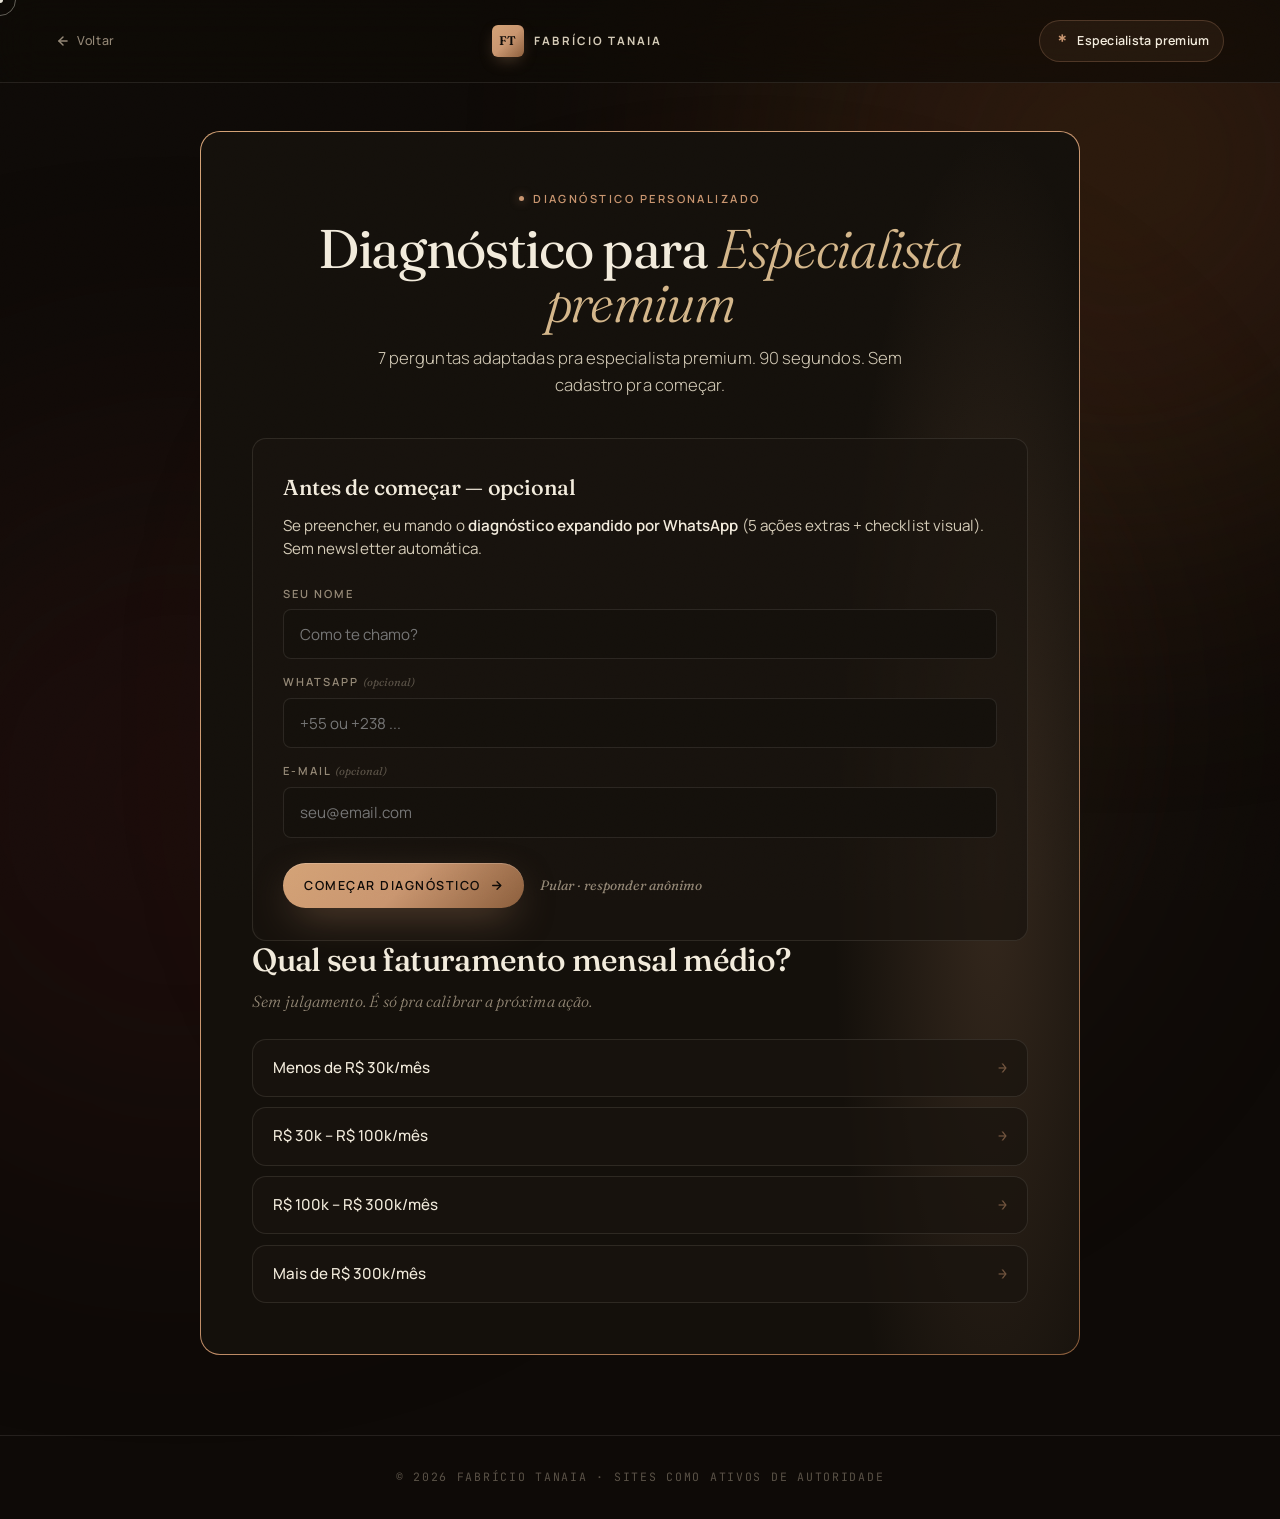
==== commit ee6339ab: "feat(funnel): mini-form intro (lead capture suave) + multi-backend dispatcher (Google Sheets/Formspr" ====
--- a/audit/index.html
+++ b/audit/index.html
@@ -57,7 +57,40 @@
         </header>
 
         <div class="quiz" id="quiz">
-          <div class="quiz__progress">
+          <!-- ===== INTRO: lead capture (suave, opcional) ===== -->
+          <div class="quiz__intro" id="quizIntro">
+            <h3 class="quiz__intro-title">Antes de começar — opcional</h3>
+            <p class="quiz__intro-sub">
+              Se preencher, eu mando o <strong>diagnóstico expandido por WhatsApp</strong>
+              (5 ações extras + checklist visual). Sem newsletter automática.
+            </p>
+            <form class="quiz__intro-form" id="quizIntroForm" novalidate>
+              <div class="quiz__intro-field">
+                <label for="introName">Seu nome</label>
+                <input id="introName" name="name" type="text" autocomplete="name" placeholder="Como te chamo?" />
+              </div>
+              <div class="quiz__intro-field">
+                <label for="introWhats">WhatsApp <span class="quiz__intro-opt">(opcional)</span></label>
+                <input id="introWhats" name="whats" type="tel" autocomplete="tel" placeholder="+55 ou +238 ..." />
+              </div>
+              <div class="quiz__intro-field">
+                <label for="introEmail">E-mail <span class="quiz__intro-opt">(opcional)</span></label>
+                <input id="introEmail" name="email" type="email" autocomplete="email" placeholder="seu@email.com" />
+              </div>
+              <div class="quiz__intro-actions">
+                <button type="submit" class="btn btn--primary">
+                  Começar diagnóstico
+                  <svg width="13" height="13" viewBox="0 0 24 24" fill="none" stroke="currentColor" stroke-width="2.5" stroke-linecap="round" stroke-linejoin="round">
+                    <path d="M5 12h14"/><path d="m13 5 7 7-7 7"/>
+                  </svg>
+                </button>
+                <button type="button" class="quiz__intro-skip" id="quizIntroSkip">Pular · responder anônimo</button>
+              </div>
+            </form>
+          </div>
+
+          <!-- Progress (oculto até começar quiz) -->
+          <div class="quiz__progress" id="quizProgress" hidden>
             <div class="quiz__progress-bar" id="quizProgressBar"></div>
             <span class="quiz__progress-label" id="quizProgressLabel">Pergunta 1 de 7</span>
           </div>
--- a/styles.css
+++ b/styles.css
@@ -1907,3 +1907,91 @@
   font-style: italic;
   font-family: var(--ff-display);
 }
+
+
+
+/* =========================================================
+   QUIZ INTRO (lead capture suave antes do quiz)
+========================================================= */
+.quiz__intro {
+  padding: 2rem 1.85rem;
+  background: var(--bg-card);
+  border: 1px solid var(--line);
+  border-radius: var(--radius);
+  animation: quizIn 500ms var(--ease);
+}
+.quiz__intro-title {
+  font-family: var(--ff-display);
+  font-size: 1.35rem;
+  font-weight: 500;
+  letter-spacing: -0.01em;
+  color: var(--text);
+  margin-bottom: 0.5rem;
+}
+.quiz__intro-sub {
+  font-size: 0.95rem;
+  line-height: 1.55;
+  color: var(--text-soft);
+  margin-bottom: 1.5rem;
+}
+.quiz__intro-sub strong { color: var(--text); font-weight: 600; }
+.quiz__intro-form {
+  display: flex;
+  flex-direction: column;
+  gap: 0.85rem;
+}
+.quiz__intro-field {
+  display: flex;
+  flex-direction: column;
+  gap: 0.4rem;
+}
+.quiz__intro-field label {
+  font-size: 0.7rem;
+  letter-spacing: 0.18em;
+  text-transform: uppercase;
+  color: var(--text-muted);
+  font-weight: 600;
+}
+.quiz__intro-opt {
+  text-transform: none;
+  letter-spacing: 0;
+  color: var(--text-faint);
+  font-weight: 400;
+  font-style: italic;
+  font-family: var(--ff-display);
+}
+.quiz__intro-field input {
+  background: var(--bg-soft);
+  border: 1px solid var(--line);
+  border-radius: 8px;
+  padding: 0.85rem 1rem;
+  color: var(--text);
+  font-size: 0.95rem;
+  font-family: var(--ff-body);
+  transition: all 250ms var(--ease);
+}
+.quiz__intro-field input:focus {
+  outline: none;
+  border-color: var(--bronze);
+  background: var(--bg);
+  box-shadow: 0 0 0 3px rgba(201, 149, 111, 0.18);
+}
+.quiz__intro-actions {
+  display: flex;
+  flex-wrap: wrap;
+  gap: 1rem;
+  align-items: center;
+  margin-top: 0.75rem;
+}
+.quiz__intro-skip {
+  background: transparent;
+  border: none;
+  color: var(--text-muted);
+  font-size: 0.85rem;
+  font-family: var(--ff-display);
+  font-style: italic;
+  cursor: pointer;
+  padding: 0.5rem 0;
+  transition: color 250ms var(--ease);
+}
+.quiz__intro-skip:hover { color: var(--text); }
